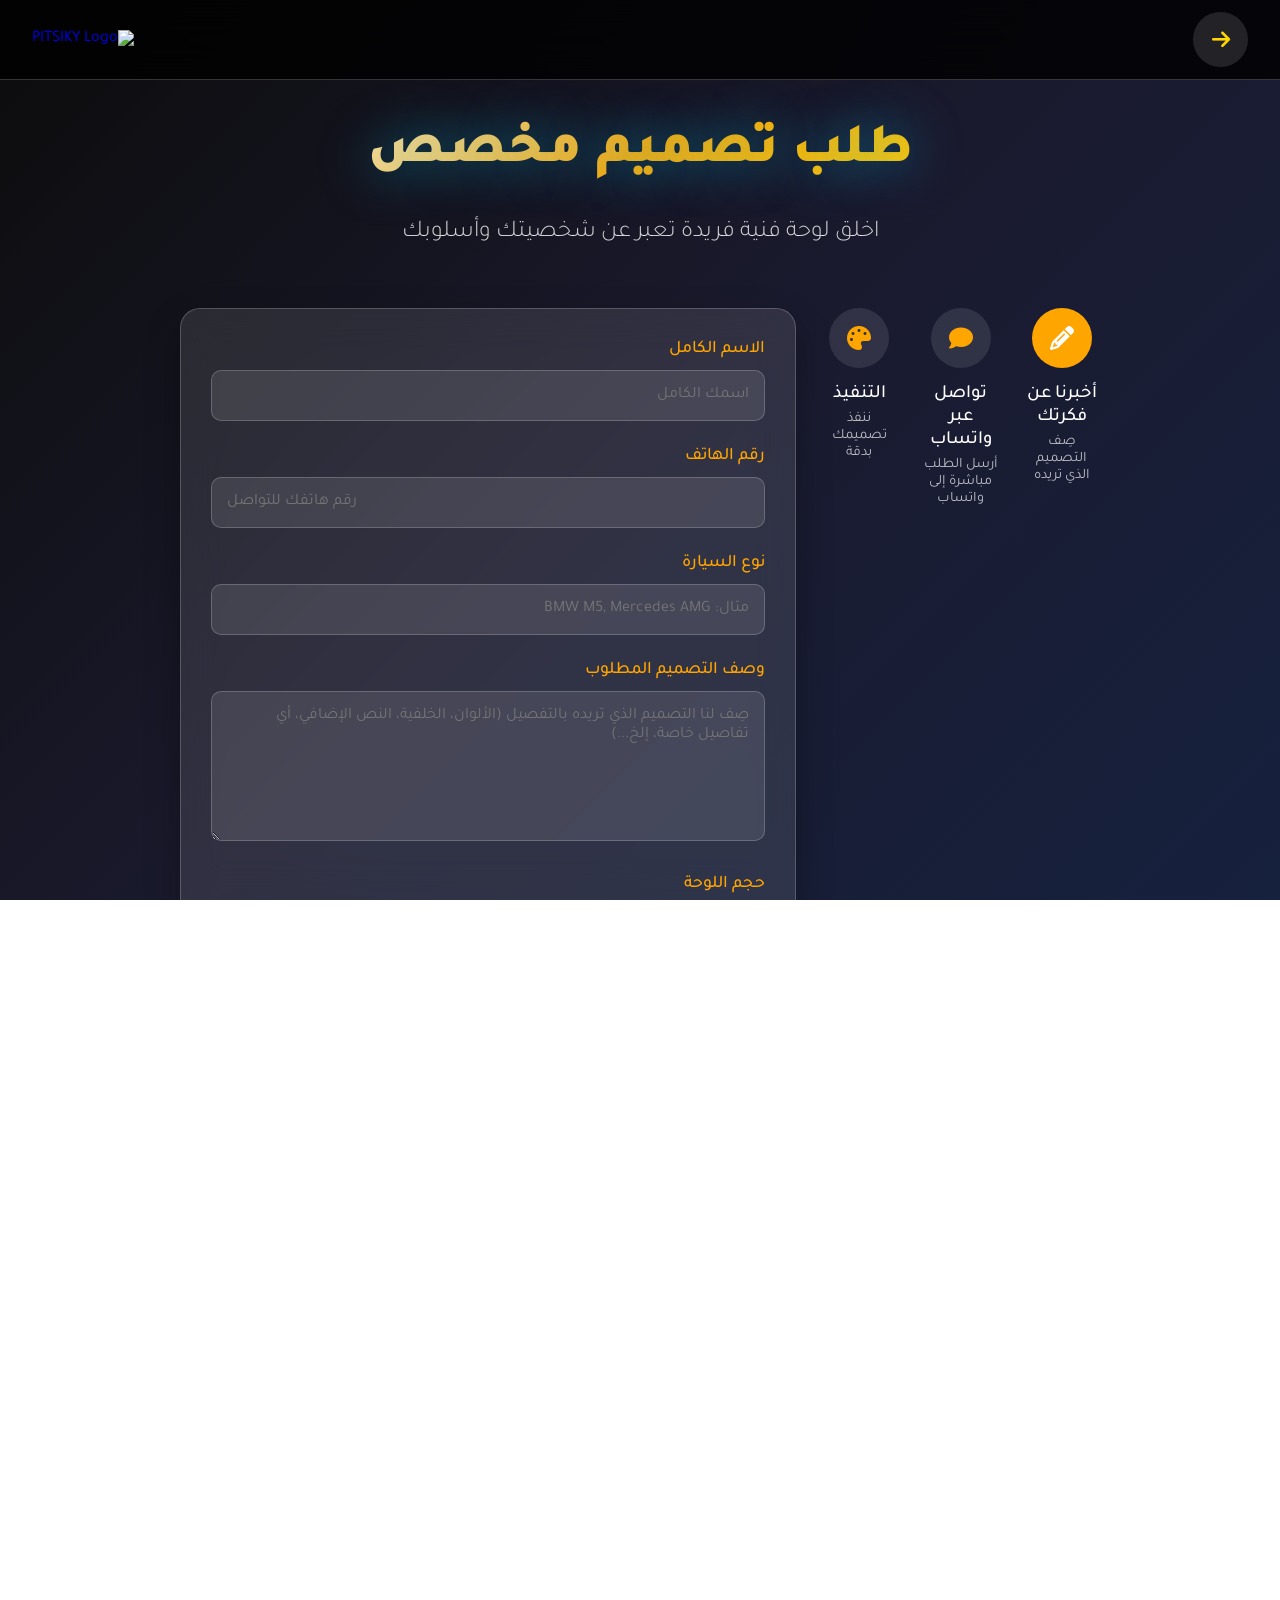
==== antr.html @ 8eac3cf0 "Add files via upload" ====
<!DOCTYPE html>
<html lang="ar" dir="rtl">
<head>
    <meta charset="UTF-8" />
    <meta name="viewport" content="width=device-width, initial-scale=1.0"/>
    <title>PITSIKY - طلب مخصص</title>
    <link rel="stylesheet" href="https://cdnjs.cloudflare.com/ajax/libs/font-awesome/6.4.0/css/all.min.css">
    <link href="https://fonts.googleapis.com/css2?family=Tajawal:wght@300;400;500;700;900&display=swap" rel="stylesheet">
    <style>
        :root {
            --primary-gradient: linear-gradient(135deg, #F8FE4F 0%, #FF5A00 100%);
            --secondary-gradient: linear-gradient(135deg, #F093FB 0%, #F5576C 100%);
            --accent-gradient: linear-gradient(135deg, #F8FE4F 0%, #00FE9C 100%);
            --gold-gradient: linear-gradient(135deg, #ffd89b 0%, #19547b 100%);
            --neon-blue: orange;
            --neon-purple: #b537f2;
            --neon-pink: #ff006e;
            --neon-green: #FF5A00;
            --glass-bg: rgba(255, 255, 255, 0.1);
            --glass-border: rgba(255, 255, 255, 0.2);
        }

        * {
            margin: 0;
            padding: 0;
            box-sizing: border-box;
            font-family: 'Tajawal', sans-serif;
        }

        html, body {
            height: 100%;
            overflow-x: hidden;
            background: linear-gradient(135deg, #0c0c0c 0%, #1a1a2e 50%, #16213e 100%);
            background-attachment: fixed;
            position: relative;
        }
        
        html {
            scroll-behavior: smooth;
        }

        body::before {
            content: '';
            position: fixed;
            top: 0;
            left: 0;
            width: 100%;
            height: 100%;
            background: url("images/161.png") center/cover;
            opacity: 0.3;
            z-index: -1;
        }

        .particles {
            position: fixed;
            top: 0;
            left: 0;
            width: 100%;
            height: 100%;
            pointer-events: none;
            z-index: 1;
        }

        /* Modern Header */
        .header {
            position: fixed;
            top: 0;
            left: 0;
            right: 0;
            height: 80px;
            background: rgba(0, 0, 0, 0.8);
            backdrop-filter: blur(20px);
            border-bottom: 1px solid var(--glass-border);
            z-index: 1000;
            display: flex;
            align-items: center;
            justify-content: space-between;
            padding: 0 2rem;
            transition: all 0.3s ease;
        }

        .header.scrolled {
            height: 60px;
            background: rgba(0, 0, 0, 0.95);
        }
        
        .logo {
            height: 50px;
            transition: height 0.3s ease;
        }
        
        .header.scrolled .logo {
            height: 40px;
        }

        .header-icon {
            width: 55px;
            height: 55px;
            border-radius: 50%;
            display: flex;
            align-items: center;
            justify-content: center;
            background: rgba(255, 255, 255, 0.12);
            color: gold;
            font-size: 1.3rem;
            cursor: pointer;
            transition: all 0.3s ease, transform 0.2s ease;
            text-decoration: none;
        }

        .header-icon:hover {
            transform: scale(1.1) rotate(10deg);
            box-shadow: 0 10px 25px rgba(240, 147, 251, 0.4);
        }

        .cart-count {
            position: absolute;
            top: -1px;
            right: -1px;
            background: var(--neon-pink);
            color: white;
            font-size: 0.7rem;
            z-index: 999;
            width: 20px;
            height: 20px;
            border-radius: 50%;
            display: flex;
            align-items: center;
            justify-content: center;
            font-weight: bold;
            animation: bounce 2s infinite;
            transform: translate(30%, -30%);
            border: 1px solid #0c0c0c;
        }

        @keyframes bounce {
            0%, 20%, 50%, 80%, 100% { transform: translateY(0); }
            40% { transform: translateY(-5px); }
            60% { transform: translateY(-3px); }
        }

        .cart-icon.shake { animation: shake 0.5s ease; }
        @keyframes shake {
            0%, 100% { transform: translateX(0); }
            20%, 60% { transform: translateX(-5px); }
            40%, 80% { transform: translateX(5px); }
        }

        .main-content {
            padding-top: 100px;
            min-height: 100vh;
        }

        .container {
            max-width: 1000px;
            margin: 0 auto;
            padding: 20px;
        }

        h1 {
            font-size: 3.5rem;
            font-weight: 900;
            margin-bottom: 2rem;
            text-align: center;
            background: linear-gradient(135deg, #fff 0%, orange 50%, gold 100%);
            -webkit-background-clip: text;
            -webkit-text-fill-color: transparent;
            text-shadow: 0 0 50px rgba(0, 212, 255, 0.5);
            animation: titleGlow 3s ease-in-out infinite alternate;
        }

        @keyframes titleGlow {
            0% { filter: brightness(1); }
            100% { filter: brightness(1.2); }
        }

        .subtitle {
            font-size: 1.5rem;
            color: rgba(255, 255, 255, 0.8);
            margin-bottom: 2rem;
            font-weight: 300;
            text-align: center;
        }

        /* أنماط القائمة الجانبية */
        .sidebar {
            position: fixed;
            top: 0;
            right: -300px;
            width: 280px;
            height: 100%;
            background: BLACK;
            backdrop-filter: blur(90px);
            z-index: 1500;
            transition: right 0.4s ease;
            box-shadow: -5px 0 15px rgba(0, 0, 0, 0.5);
            display: flex;
            flex-direction: column;
            overflow-y: auto;
        }

        .sidebar.show {
            right: 0;
        }

        .sidebar-header {
            padding: 20px;
            border-bottom: 1px solid rgba(255, 255, 255, 0.1);
            display: flex;
            justify-content: space-between;
            align-items: center;
        }

        .sidebar-header h3 {
            color: orange;
            font-size: 1.5rem;
        }

        .close-sidebar {
            background: none;
            border: none;
            color: red;
            font-size: 1.5rem;
            cursor: pointer;
        }

        .sidebar-nav {
            flex: 1;
            padding: 20px;
            display: flex;
            flex-direction: column;
            gap: 10px;
        }

        .sidebar-link {
            display: flex;
            align-items: center;
            padding: 15px 20px;
            color: white;
            text-decoration: none;
            font-size: 1.2rem;
            border-radius: 8px;
            transition: all 0.3s ease;
            background: rgba(255, 255, 255, 0.05);
            position: relative;
            overflow: hidden;
            z-index: 1;
        }

        .sidebar-link i {
            margin-left: 15px;
            width: 30px;
            font-size: 1.3rem;
            color: YELLOW;
        }

        .sidebar-link:hover {
            background: rgba(255, 255, 255, 0.15);
            transform: translateX(-10px);
            color: ORANGE;
        }

        .sidebar-footer {
            padding: 20px;
            border-top: 1px solid rgba(255, 255, 255, 0.1);
            text-align: center;
            color: rgba(255, 255, 255, 0.5);
            font-size: 0.9rem;
        }
        
        .overlay {
            position: fixed;
            top: 0;
            left: 0;
            width: 100%;
            height: 100%;
            background: rgba(0, 0, 0, 0.6);
            backdrop-filter: blur(5px);
            display: none;
            z-index: 1499;
        }
        
        .overlay.active {
            display: block;
        }

        /* أنماط النموذج المعدلة */
        .custom-order-form {
            background: var(--glass-bg);
            backdrop-filter: blur(20px);
            border: 1px solid var(--glass-border);
            border-radius: 20px;
            padding: 30px;
            margin-bottom: 50px;
            box-shadow: 0 15px 35px rgba(0, 0, 0, 0.3);
        }

        .form-group {
            margin-bottom: 25px;
        }

        .form-group label {
            display: block;
            margin-bottom: 10px;
            color: var(--neon-blue);
            font-weight: 500;
            font-size: 1.1rem;
        }

        .form-control {
            width: 100%;
            padding: 15px;
            background: rgba(255, 255, 255, 0.1);
            border: 1px solid var(--glass-border);
            border-radius: 10px;
            color: white;
            font-size: 1rem;
            transition: all 0.3s ease;
        }

        .form-control:focus {
            outline: none;
            border-color: var(--neon-blue);
            box-shadow: 0 0 10px rgba(0, 212, 255, 0.5);
        }

        textarea.form-control {
            min-height: 150px;
            resize: vertical;
        }

        .size-options {
            display: flex;
            flex-wrap: wrap;
            gap: 15px;
            margin-top: 10px;
        }

        .size-option {
            flex: 1;
            min-width: 120px;
        }

        .size-option input[type="radio"] {
            display: none;
        }

        .size-option label {
            display: block;
            padding: 15px;
            background: rgba(255, 255, 255, 0.05);
            border: 2px solid var(--glass-border);
            border-radius: 10px;
            text-align: center;
            cursor: pointer;
            transition: all 0.3s ease;
        }

        .size-option input[type="radio"]:checked + label {
            border-color: var(--neon-blue);
            background: rgba(0, 212, 255, 0.1);
            color: var(--neon-blue);
        }

        .submit-btn {
            display: block;
            width: 100%;
            padding: 15px;
            background: var(--primary-gradient);
            color: white;
            border: none;
            border-radius: 50px;
            font-size: 1.2rem;
            font-weight: 600;
            cursor: pointer;
            transition: all 0.3s ease;
            margin-top: 20px;
            position: relative;
            overflow: hidden;
        }

        .submit-btn:hover {
            transform: translateY(-3px);
            box-shadow: 0 15px 35px rgba(0, 0, 0, 0.3);
        }

        .submit-btn::before {
            content: '';
            position: absolute;
            top: 0;
            left: -100%;
            width: 100%;
            height: 100%;
            background: linear-gradient(90deg, transparent, rgba(255, 255, 255, 0.2), transparent);
            transition: left 0.5s ease;
            z-index: 1;
        }

        .submit-btn:hover::before {
            left: 100%;
        }

        .whatsapp-info {
            text-align: center;
            margin-top: 30px;
            padding: 20px;
            background: rgba(37, 211, 102, 0.1);
            border-radius: 10px;
            border: 1px solid rgba(37, 211, 102, 0.3);
        }

        .whatsapp-info h3 {
            color: #25D366;
            margin-bottom: 10px;
        }

        .whatsapp-info p {
            color: rgba(255, 255, 255, 0.8);
        }
.car-brands {
            display: flex;
            justify-content: center;
            gap: 25px;
            margin: 40px 0;
            flex-wrap: wrap;
            padding: 20px;
        }
        
        .brand-logo {
            width: 100px;
            height: 100px;
            background: var(--glass-bg);
            border-radius: 50%;
            display: flex;
            align-items: center;
            justify-content: center;
            backdrop-filter: blur(10px);
            border: 1px solid var(--glass-border);
            transition: all 0.4s ease;
            box-shadow: 0 5px 15px rgba(0, 0, 0, 0.2);
            position: relative;
            overflow: hidden;
            cursor: pointer;
        }

        .brand-logo:hover {
            transform: translateY(-8px) scale(1.1);
            box-shadow: 0 12px 25px rgba(248, 213, 104, 0.3);
            border-color: rgba(248, 213, 104, 0.4);
        }
        .process-steps {
            display: flex;
            justify-content: center;
            gap: 25px;
            margin: 40px 0;
            flex-wrap: wrap;
            padding: 20px;
        }

        .process-steps::before {
            content: '';
            position: absolute;
            top: 30px;
            left: 0;
            right: 0;
            height: 2px;
            background: var(--glass-border);
            z-index: 1;
        }

        .step {
            text-align: center;
            position: relative;
            z-index: 2;
            flex: 1;
        }

        .step-icon {
            width: 60px;
            height: 60px;
            background: var(--glass-bg);
            border-radius: 50%;
            display: flex;
            align-items: center;
            justify-content: center;
            margin: 0 auto 15px;
            font-size: 1.5rem;
            color: var(--neon-blue);
            position: relative;
        }

        .step.active .step-icon {
            background: var(--neon-blue);
            color: white;
        }

        .step-title {
            color: white;
            font-weight: 500;
            margin-bottom: 5px;
        }

        .step-desc {
            color: rgba(255, 255, 255, 0.7);
            font-size: 0.9rem;
        }

        /* أنماط الفوتر */
        footer {
            background: rgba(0, 0, 0, 0.8);
            backdrop-filter: blur(20px);
            border-top: 1px solid var(--glass-border);
            padding: 4rem 2rem 1rem;
            text-align: center;
        }

        .footer-content {
            display: flex;
            justify-content: space-between;
            flex-wrap: wrap;
            gap: 2.5rem;
            margin-bottom: 3rem;
            text-align: right;
        }
        
        .footer-section {
            flex: 1;
            min-width: 220px;
        }
        
        .footer-section h4 {
            text-align: center;
            color: rgba(239, 255, 211, 0.94);
            font-size: 1.3rem;
            margin-bottom: 1.2rem;
            position: relative;
            padding-bottom: 0.5rem;
        }
        
        .footer-section h4::after {
            content: '';
            text-align: center;
            position: absolute;
            bottom: 0;
            right: 0;
            width: 100px;
            height: 2px;
            background: #eee;
        }
        
        .footer-section p, .footer-section a {
            color: orange;
            line-height: 1.8;
            font-weight: bold;
            transition: color 0.3s;
        }
        
        .footer-section a:hover {
            color: white;
        }
        
        .footer-section ul {
            list-style: none;
            padding: 2px;
            color: orange;
        }
        
        .footer-section ul li {
            margin-bottom: 0.7rem;
        }
        
        .footer-section .logo {
            height: 60px;
            margin-bottom: 1rem;
        }

        .social-icons {
            color: rgba(255, 248, 172, 0.9);
            font-size: 1.6rem;
            text-align: center;
            justify-content: center;
            margin-left: 1rem;
            transition: color 0.3s, transform 0.3s, text-shadow 0.3s;
            text-shadow: 0 0 5px rgba(255, 255, 172, 0.8),
                0 0 10px rgba(255, 240, 123, 0.7),
                0 0 20px rgba(255, 246, 172, 0.6);
        }
        
        .social-icons:hover {
            color: #FFE83E;
            transform: scale(1.2);
            text-shadow: 0 0 10px rgba(255, 216, 25, 1),
                0 0 15px rgba(255, 213, 91, 0.9),
                0 0 40px rgba(248, 239, 139, 0.8);
        }
        .social-icons a {
            color: rgba(255, 238, 73, 1);
            font-size: 1.6rem;
            text-align: center;
            justify-content: center;
            margin-left: 1rem;
            transition: color 0.3s, transform 0.3s;
        }
        
        .social-icons a:hover {
            color: var(--neon-pink);
            transform: translateY(-3px);
        }

        .footer-bottom {
            border-top: 1px solid var(--glass-border);
            padding-top: 1rem;
            color: rgba(255, 255, 255, 0.5);
            font-size: 0.9rem;
        }

        @media (max-width: 768px) {
            .process-steps {
                flex-direction: column;
                gap: 30px;
            }
            
            .process-steps::before {
                display: none;
            }
            
            .size-options {
                flex-direction: column;
            }
            
            h1 {
                font-size: 2.2rem;
            }
            
            .subtitle {
                font-size: 1.2rem;
            }
            
            .footer-content {
                flex-direction: column;
                gap: 1.5rem;
            }
            
            .sidebar {
                width: 250px;
            }
        }
        a {
          text-decoration: none;
        }
    </style>
</head>
<body>
    <div class="particles" id="particles"></div>
    
    <header class="header" id="header">
      <a href="pdc.html" class="header-icon"><i class="fas fa-arrow-right"></i></a>
        <a href="index.html"><img src="./images/ptk.png" alt="PITSIKY Logo" class="logo"></a>
    </header>

    
    <div id="overlay" class="overlay"></div>

    <main class="main-content">
        <div class="container">
            <h1>طلب تصميم مخصص</h1>
            <p class="subtitle">اخلق لوحة فنية فريدة تعبر عن شخصيتك وأسلوبك</p>
            <div class="car-brands">
             <div class="step active">
   <div class="step-icon">
     <i class="fas fa-pencil-alt"></i>
   </div>
   <h3 class="step-title">أخبرنا عن فكرتك</h3>
   <p class="step-desc">صِف التصميم الذي تريده</p>
 </div>
 <div class="step">
  <div class="step-icon">
    <i class="fas fa-comment"></i>
  </div>
  <h3 class="step-title">تواصل عبر واتساب</h3>
  <p class="step-desc">أرسل الطلب مباشرة إلى واتساب</p>
</div>
        
                <div class="step">
                    <div class="step-icon">
                        <i class="fas fa-palette"></i>
                    </div>
                    <h3 class="step-title">التنفيذ</h3>
                    <p class="step-desc">ننفذ تصميمك بدقة</p>
                </div>
            <div class="custom-order-form">
                <form id="customOrderForm">
                    <div class="form-group">
                        <label for="name">الاسم الكامل</label>
                        <input type="text" id="name" class="form-control" placeholder="اسمك الكامل" required>
                    </div>
                    
                    <div class="form-group">
                        <label for="phone">رقم الهاتف</label>
                        <input type="tel" id="phone" class="form-control" placeholder="رقم هاتفك للتواصل" required>
                    </div>
                    
                    <div class="form-group">
                        <label for="carType">نوع السيارة</label>
                        <input type="text" id="carType" class="form-control" placeholder="مثال: BMW M5, Mercedes AMG" required>
                    </div>
                    
                    <div class="form-group">
                        <label for="description">وصف التصميم المطلوب</label>
                        <textarea id="description" class="form-control" placeholder="صِف لنا التصميم الذي تريده بالتفصيل (الألوان، الخلفية، النص الإضافي، أي تفاصيل خاصة، إلخ...)" required></textarea>
                    </div>
                    
                    <div class="form-group">
                        <label>حجم اللوحة</label>
                        <div class="size-options">
                            <div class="size-option">
                                <input type="radio" id="size-small" name="size" value="صغير (50x30 سم) - 250 درهم">
                                <label for="size-small">صغير (50x30 سم)<br>250 درهم</label>
                            </div>
                            <div class="size-option">
                                <input type="radio" id="size-medium" name="size" value="متوسط (120x70 سم) - 750 درهم" checked>
                                <label for="size-medium">متوسط (120x70 سم)<br>750 درهم</label>
                            </div>
                            <div class="size-option">
                                <input type="radio" id="size-large" name="size" value="كبير (160x90 سم) - 1450 درهم">
                                <label for="size-large">كبير (160x90 سم)<br>1450 درهم</label>
                            </div>
                        </div>
                    </div>
                    
                    <button type="submit" class="submit-btn">
                        <i class="fab fa-whatsapp"></i> إرسال الطلب  
                    </button>
                </form>
                
                <div class="whatsapp-info">
                    <h3><i class="fab fa-whatsapp"></i>       في واتساب</h3>
                    <p>سنقوم بالرد عليك في أقرب وقت ممكن لمناقشة التفاصيل الإضافية</p>
                </div>
            </div>
        </div>
    </main>
    
    <footer>
        <div class="footer-content">
            <div class="footer-section">
                <img src="./images/ptk.png" alt="PITSIKY Logo" class="logo">
                <p style="font-size: 1rem; color: white;">وجهتك الجديدة، والصحيحة لترقية جدارك إلى مستوى جديد يناسب ذوقك.</p>
            </div>
            <div class="footer-section">
                <h4>روابط سريعة</h4>
                <ul>
                    <li><a href="index.html">الرئيسية</a></li>
                    <li><a href="pdc.html">المنتجات</a></li>
                    <li><a href="#">سياسة الخصوصية</a></li>
                </ul>
            </div>
            <div class="footer-section">
                <h4>تواصل معنا</h4>
                <ul>
                    <li><i class="fas fa-map-marker-alt"></i> في كل مكان، المغرب</li>
                    <li><i class="fas fa-phone"></i>212-700-720-490+</li>
                    <li><i class="fas fa-envelope"></i> contact@pitsiky.com</li>
                </ul>
            </div>
        </div>
        <div class="social-icons">
  <a href="https://www.instagram.com/pitsiky" target="_blank"><i class="fab fa-instagram"></i></a>
  <a href="https://www.tiktok.com/@pitsiky?_r=1&_t=ZM-91cIkxxetJ6" target="_blank"><i class="fab fa-tiktok"></i></a>
  <a href="#" target="_blank"><i class="fab fa-facebook-f"></i></a>
</div>
        <div class="footer-bottom">
            <p>PITSIKY 2025 - جميع الحقوق محفوظة ©</p>
        </div>
    </footer>
    
    <script>
        // تحميل السلة من localStorage
        function loadCartFromStorage() {
            const savedCart = localStorage.getItem('artGalleryCart');
            if (savedCart) {
                const cart = JSON.parse(savedCart);
                const count = cart.reduce((sum, item) => sum + item.quantity, 0);
                document.querySelector('.cart-count').textContent = count;
            }
        }
        
        // إرسال النموذج عبر واتساب
        const orderForm = document.getElementById('customOrderForm');
        
        orderForm.addEventListener('submit', function(e) {
            e.preventDefault();
            
            // جمع بيانات النموذج
            const name = document.getElementById('name').value;
            const phone = document.getElementById('phone').value;
            const carType = document.getElementById('carType').value;
            const description = document.getElementById('description').value;
            const size = document.querySelector('input[name="size"]:checked').value;
            
            // تكوين رسالة واتساب
            const whatsappMessage = `مرحباً، أريد طلب تصميم مخصص:%0A%0A
الاسم: ${name}%0A
رقم الهاتف: ${phone}%0A
نوع السيارة: ${carType}%0A
حجم اللوحة: ${size}%0A
وصف التصميم: ${description}%0A%0A
أرغب في مناقشة التفاصيل الإضافية.`;
            
            // إنشاء رابط واتساب
            const whatsappURL = `https://wa.me/212700720490?text=${whatsappMessage}`;
            
            // فتح واتساب في نافذة جديدة
            window.open(whatsappURL, '_blank');
        });
        
        // إنشاء جسيمات متحركة للخلفية
        function createParticles() {
            const particlesContainer = document.getElementById('particles');
            const particleCount = 50;

            for (let i = 0; i < particleCount; i++) {
                const particle = document.createElement('div');
                particle.className = 'particle';
                particle.style.left = Math.random() * 100 + '%';
                particle.style.animationDelay = Math.random() * 6 + 's';
                particle.style.animationDuration = (Math.random() * 3 + 3) + 's';
                
                const colors = ['var(--neon-blue)', 'var(--neon-purple)', 'var(--neon-pink)', 'var(--neon-green)'];
                const color = colors[Math.floor(Math.random() * colors.length)];
                particle.style.background = color;
                particle.style.boxShadow = `0 0 10px ${color}`;
                
                particlesContainer.appendChild(particle);
            }
        }
        
        // إضافة تأثير التمرير للهيدر
        window.addEventListener('scroll', function() {
            const header = document.getElementById('header');
            if (window.scrollY > 50) {
                header.classList.add('scrolled');
            } else {
                header.classList.remove('scrolled');
            }
        });
        
        // إدارة القائمة الجانبية
        function openSidebar() {
            const sidebar = document.getElementById('sidebar');
            const overlay = document.getElementById('overlay');
            
            sidebar.classList.add('show');
            overlay.classList.add('active');
            document.body.style.overflow = 'hidden';
        }
        
        function closeSidebar() {
            const sidebar = document.getElementById('sidebar');
            const overlay = document.getElementById('overlay');
            
            sidebar.classList.remove('show');
            overlay.classList.remove('active');
            document.body.style.overflow = 'auto';
        }
        
        // تهيئة الصفحة
        document.addEventListener('DOMContentLoaded', function() {
            createParticles();
            loadCartFromStorage();
            
            // إعداد أحداث القائمة الجانبية
            const sidebar = document.getElementById('sidebar');
            const openBtn = document.getElementById('sidebar-open');
            const closeBtn = document.getElementById('sidebar-close');
            const overlay = document.getElementById('overlay');
            
            if (sidebar && openBtn && closeBtn && overlay) {
                openBtn.addEventListener('click', openSidebar);
                closeBtn.addEventListener('click', closeSidebar);
                overlay.addEventListener('click', closeSidebar);
                
                document.addEventListener('keydown', (e) => {
                    if (e.key === 'Escape' && sidebar.classList.contains('show')) {
                        closeSidebar();
                    }
                });
            }
        });
    </script>
</body>
</html>
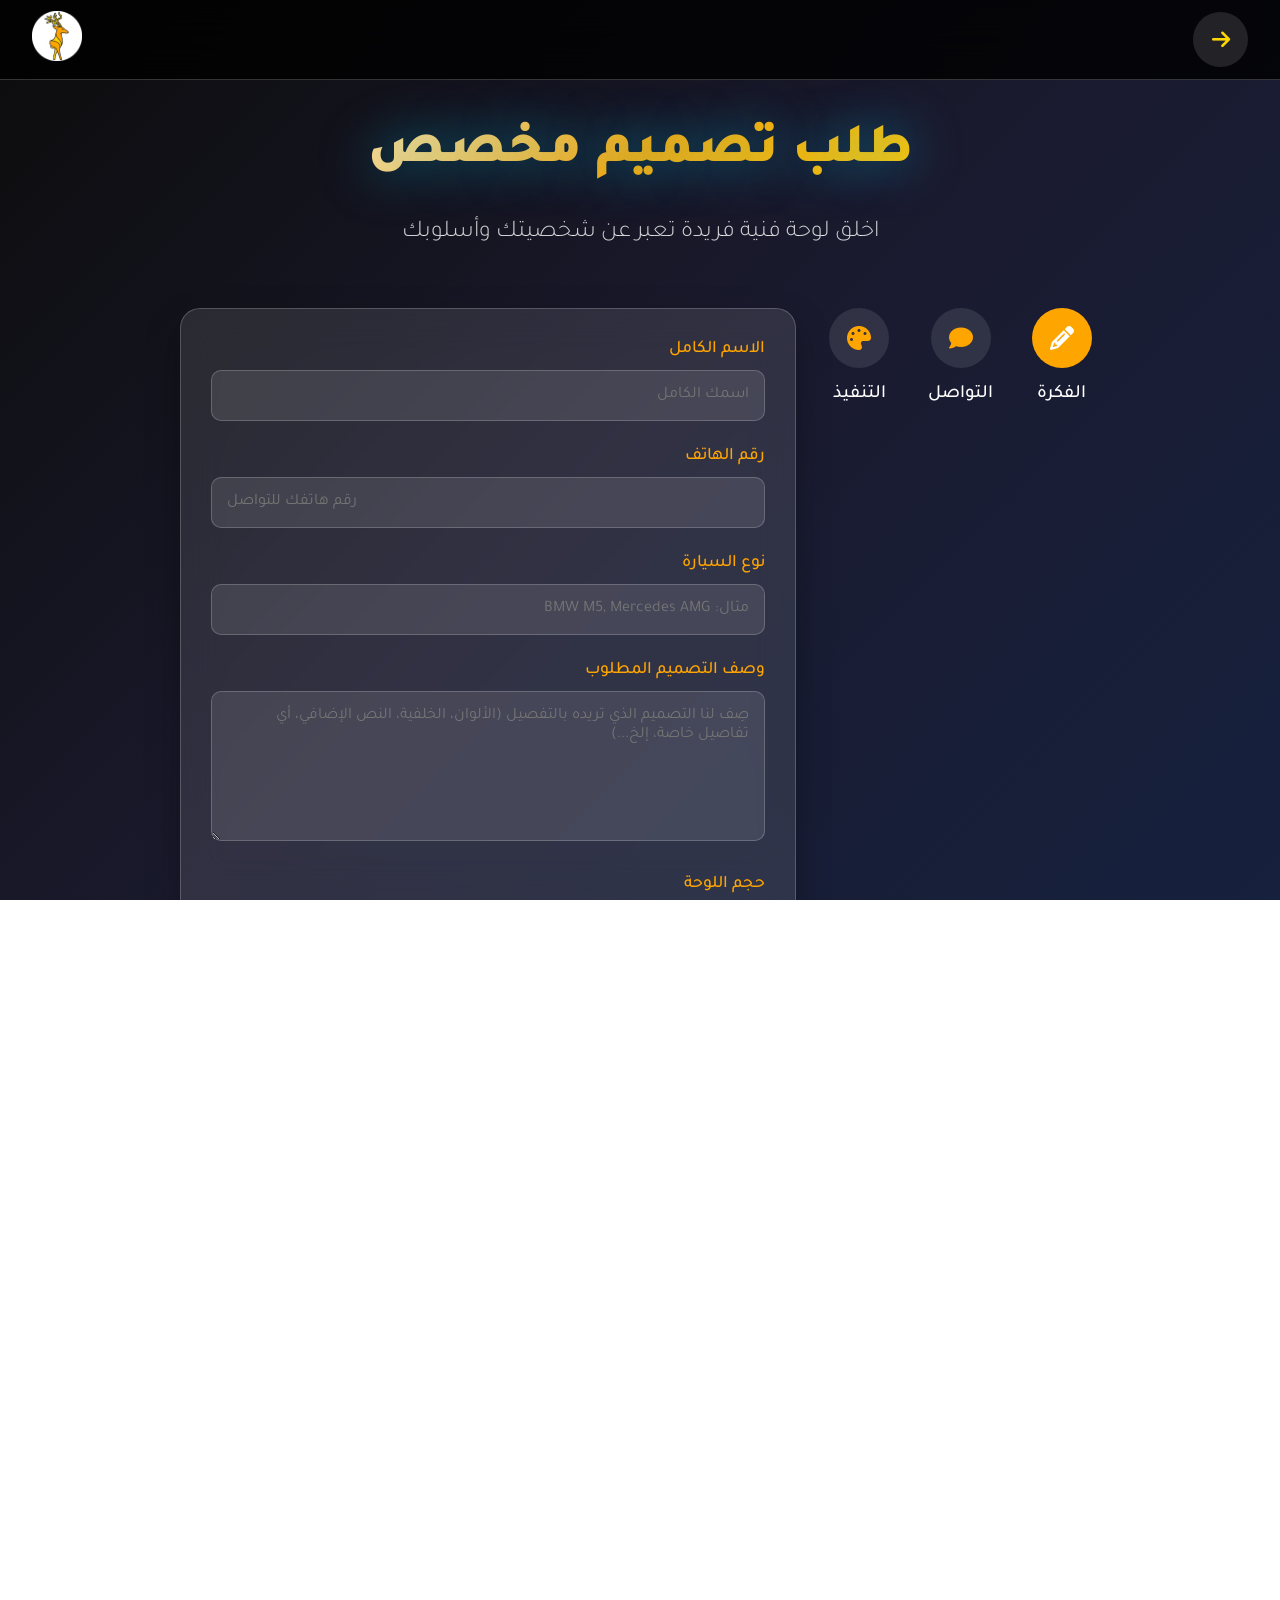
==== commit ad4ea9db: "Update Arabic text and email contact in antr.html" ====
--- a/antr.html
+++ b/antr.html
@@ -670,15 +670,15 @@
    <div class="step-icon">
      <i class="fas fa-pencil-alt"></i>
    </div>
-   <h3 class="step-title">أخبرنا عن فكرتك</h3>
-   <p class="step-desc">صِف التصميم الذي تريده</p>
+   <h3 class="step-title"> الفكرة </h3><!--
+   <p class="step-desc">صِف التصميم الذي تريده</p>-->
  </div>
  <div class="step">
   <div class="step-icon">
     <i class="fas fa-comment"></i>
   </div>
-  <h3 class="step-title">تواصل عبر واتساب</h3>
-  <p class="step-desc">أرسل الطلب مباشرة إلى واتساب</p>
+  <h3 class="step-title"> التواصل </h3>
+ <!-- <p class="step-desc">أرسل الطلب مباشرة إلى واتساب</p>-->
 </div>
         
                 <div class="step">
@@ -686,7 +686,7 @@
                         <i class="fas fa-palette"></i>
                     </div>
                     <h3 class="step-title">التنفيذ</h3>
-                    <p class="step-desc">ننفذ تصميمك بدقة</p>
+                   <!-- <p class="step-desc">ننفذ تصميمك بدقة</p>-->
                 </div>
             <div class="custom-order-form">
                 <form id="customOrderForm">
@@ -734,8 +734,8 @@
                 </form>
                 
                 <div class="whatsapp-info">
-                    <h3><i class="fab fa-whatsapp"></i>       في واتساب</h3>
-                    <p>سنقوم بالرد عليك في أقرب وقت ممكن لمناقشة التفاصيل الإضافية</p>
+                    <h3>     باقي خطوة وحدة  </h3>
+                    <p>غادي توصلك فأقرب وقت ممكن </p>
                 </div>
             </div>
         </div>
@@ -760,7 +760,7 @@
                 <ul>
                     <li><i class="fas fa-map-marker-alt"></i> في كل مكان، المغرب</li>
                     <li><i class="fas fa-phone"></i>212-700-720-490+</li>
-                    <li><i class="fas fa-envelope"></i> contact@pitsiky.com</li>
+                    <li><i class="fas fa-envelope"></i>contactpitsiky@gmail.com</li>
                 </ul>
             </div>
         </div>
@@ -889,4 +889,4 @@
         });
     </script>
 </body>
-</html>+</html>
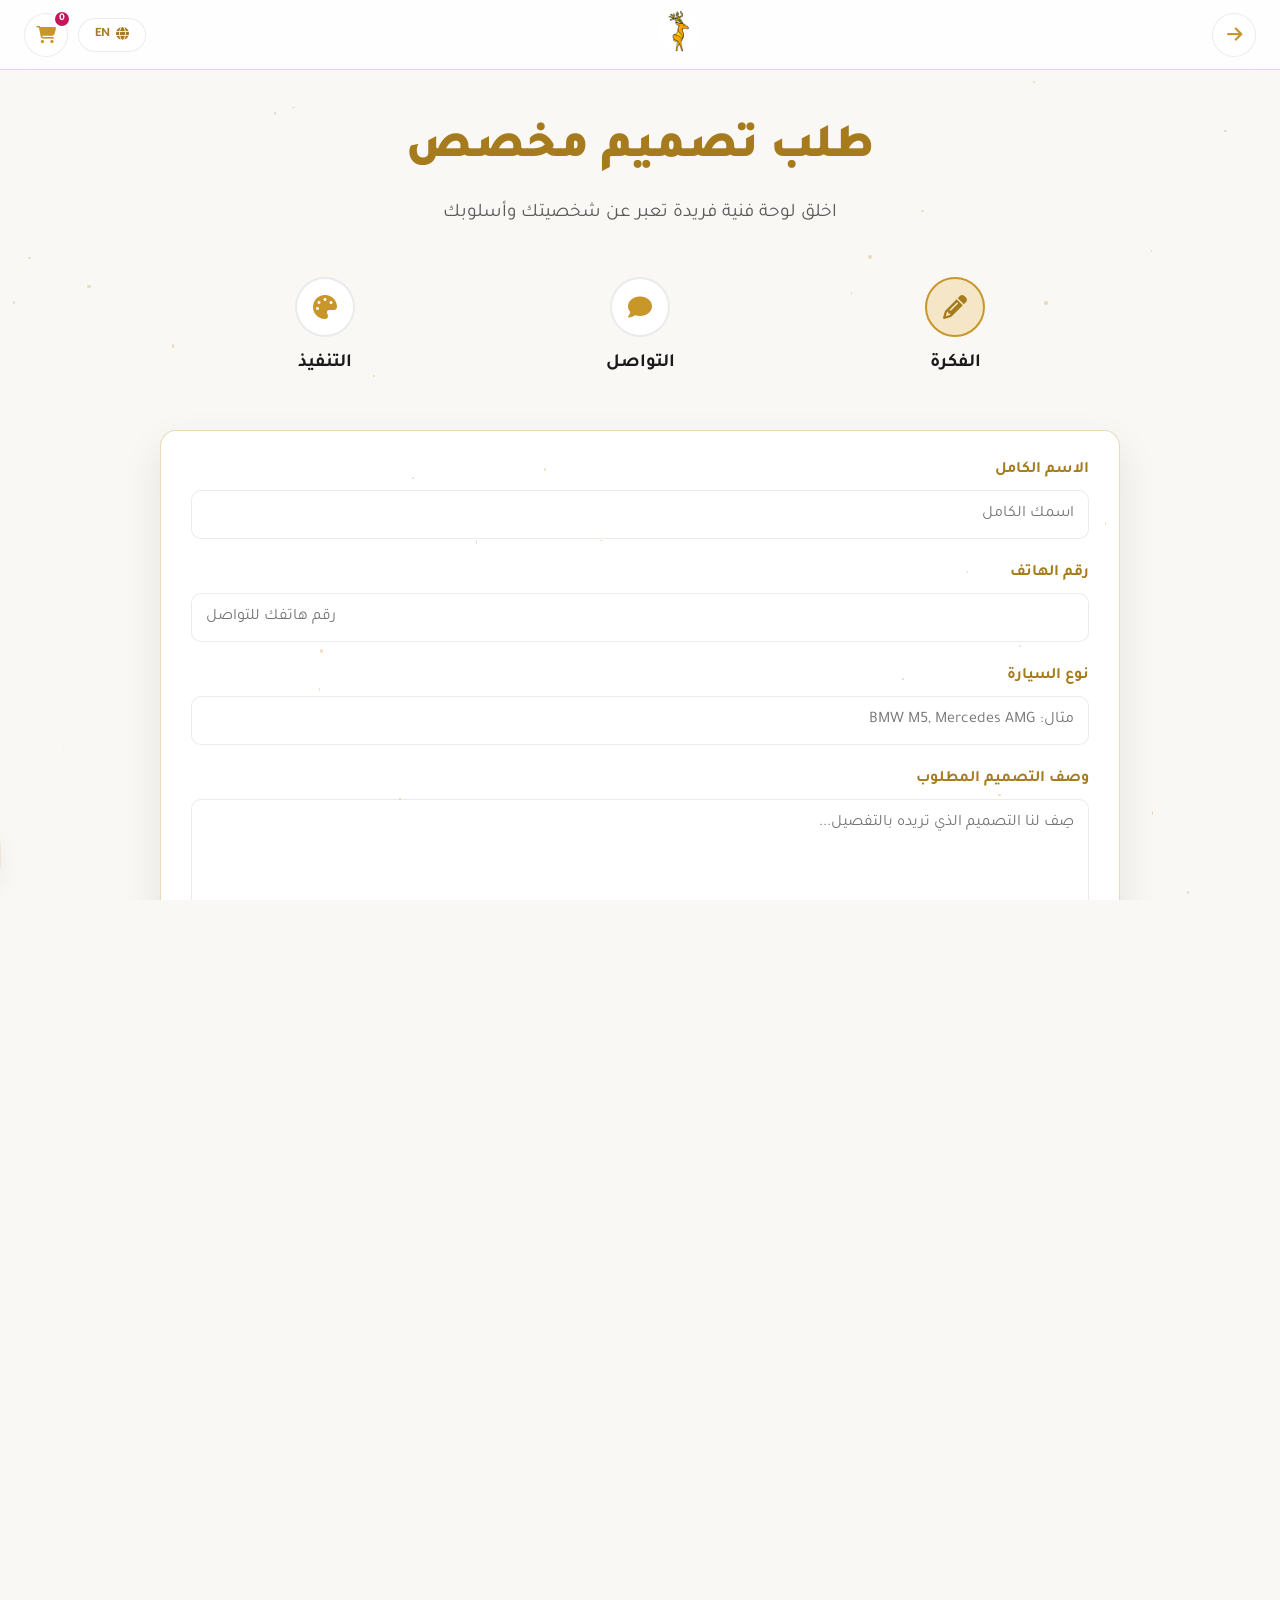
==== commit bc3f2fdd: "Update fmt.Println output to 'Goodbye World'" ====
--- a/antr.html
+++ b/antr.html
@@ -8,645 +8,195 @@
     <link href="https://fonts.googleapis.com/css2?family=Tajawal:wght@300;400;500;700;900&display=swap" rel="stylesheet">
     <style>
         :root {
-            --primary-gradient: linear-gradient(135deg, #F8FE4F 0%, #FF5A00 100%);
-            --secondary-gradient: linear-gradient(135deg, #F093FB 0%, #F5576C 100%);
-            --accent-gradient: linear-gradient(135deg, #F8FE4F 0%, #00FE9C 100%);
-            --gold-gradient: linear-gradient(135deg, #ffd89b 0%, #19547b 100%);
-            --neon-blue: orange;
-            --neon-purple: #b537f2;
-            --neon-pink: #ff006e;
-            --neon-green: #FF5A00;
-            --glass-bg: rgba(255, 255, 255, 0.1);
-            --glass-border: rgba(255, 255, 255, 0.2);
-        }
-
-        * {
-            margin: 0;
-            padding: 0;
-            box-sizing: border-box;
-            font-family: 'Tajawal', sans-serif;
-        }
+            --gold: #C9962A;
+            --gold-deep: #A67B1E;
+            --gold-light: #F5E6C8;
+            --bg-primary: #FAF8F5;
+            --bg-card: #FFFFFF;
+            --bg-card-hover: #FDF9F2;
+            --border-light: rgba(0,0,0,0.08);
+            --border-gold: rgba(201,150,42,0.35);
+            --text-primary: #1A1A1A;
+            --text-muted: #5A5A5A;
+            --shadow-sm: 0 2px 8px rgba(0,0,0,0.04);
+            --shadow-md: 0 8px 24px rgba(0,0,0,0.06);
+            --shadow-lg: 0 16px 40px rgba(0,0,0,0.09);
+            --shadow-gold: 0 8px 20px rgba(201,150,42,0.15);
+            --gradient-gold: linear-gradient(135deg, #C9962A 0%, #E6B84C 100%);
+            --accent-pink: #C0185A;
+            --radius-md: 16px;
+            --radius-sm: 12px;
+            --transition: 0.3s cubic-bezier(0.4, 0, 0.2, 1);
+            --neon-yellow: #C9962A;
+            --neon-blue: #C9962A;
+            --neon-purple: #6B2FA0;
+            --neon-pink: #C0185A;
+            --neon-green: #E65A00;
+            --glass-bg: rgba(255,255,255,0.1);
+            --glass-border: rgba(0,0,0,0.1);
+            --primary-gradient: var(--gradient-gold);
+            --secondary-gradient: linear-gradient(135deg, #6B2FA0 0%, #C0185A 100%);
+            --accent-gradient: linear-gradient(135deg, #C9962A 0%, #2E7D32 100%);
+        }
+
+        * { margin: 0; padding: 0; box-sizing: border-box; font-family: 'Tajawal', sans-serif; }
 
         html, body {
-            height: 100%;
-            overflow-x: hidden;
-            background: linear-gradient(135deg, #0c0c0c 0%, #1a1a2e 50%, #16213e 100%);
-            background-attachment: fixed;
+            height: 100%; overflow-x: hidden;
+            background: var(--bg-primary);
+            color: var(--text-primary);
             position: relative;
         }
-        
-        html {
-            scroll-behavior: smooth;
-        }
+        html { scroll-behavior: smooth; }
 
         body::before {
             content: '';
-            position: fixed;
-            top: 0;
-            left: 0;
-            width: 100%;
-            height: 100%;
+            position: fixed; top: 0; left: 0; width: 100%; height: 100%;
             background: url("images/161.png") center/cover;
-            opacity: 0.3;
-            z-index: -1;
-        }
-
-        .particles {
-            position: fixed;
-            top: 0;
-            left: 0;
-            width: 100%;
-            height: 100%;
-            pointer-events: none;
-            z-index: 1;
-        }
-
-        /* Modern Header */
+            opacity: 0.05; z-index: -1;
+        }
+
+        .particles { position: fixed; top: 0; left: 0; width: 100%; height: 100%; pointer-events: none; z-index: 1; }
+
         .header {
-            position: fixed;
-            top: 0;
-            left: 0;
-            right: 0;
-            height: 80px;
-            background: rgba(0, 0, 0, 0.8);
-            backdrop-filter: blur(20px);
-            border-bottom: 1px solid var(--glass-border);
-            z-index: 1000;
-            display: flex;
-            align-items: center;
-            justify-content: space-between;
-            padding: 0 2rem;
-            transition: all 0.3s ease;
-        }
-
-        .header.scrolled {
-            height: 60px;
-            background: rgba(0, 0, 0, 0.95);
-        }
-        
-        .logo {
-            height: 50px;
-            transition: height 0.3s ease;
-        }
-        
-        .header.scrolled .logo {
-            height: 40px;
-        }
+            position: fixed; top: 0; left: 0; right: 0; height: 70px;
+            background: rgba(255,255,255,0.85); backdrop-filter: blur(12px);
+            border-bottom: 1px solid var(--border-gold); z-index: 1000;
+            display: flex; align-items: center; justify-content: space-between;
+            padding: 0 1.5rem; transition: all 0.3s;
+        }
+        .header.scrolled { height: 60px; background: rgba(255,255,255,0.95); box-shadow: 0 2px 12px rgba(0,0,0,0.04); }
+
+        .logo { height: 42px; transition: height 0.3s; }
+        .header.scrolled .logo { height: 36px; }
 
         .header-icon {
-            width: 55px;
-            height: 55px;
-            border-radius: 50%;
-            display: flex;
-            align-items: center;
-            justify-content: center;
-            background: rgba(255, 255, 255, 0.12);
-            color: gold;
-            font-size: 1.3rem;
-            cursor: pointer;
-            transition: all 0.3s ease, transform 0.2s ease;
-            text-decoration: none;
-        }
-
-        .header-icon:hover {
-            transform: scale(1.1) rotate(10deg);
-            box-shadow: 0 10px 25px rgba(240, 147, 251, 0.4);
-        }
+            width: 44px; height: 44px; border-radius: 50%;
+            display: flex; align-items: center; justify-content: center;
+            background: var(--bg-card); border: 1px solid var(--border-light);
+            color: var(--gold); font-size: 1.1rem; cursor: pointer;
+            transition: all var(--transition); text-decoration: none; position: relative;
+        }
+        .header-icon:hover { background: var(--gold-light); border-color: var(--border-gold); box-shadow: var(--shadow-gold); }
 
         .cart-count {
-            position: absolute;
-            top: -1px;
-            right: -1px;
-            background: var(--neon-pink);
-            color: white;
-            font-size: 0.7rem;
-            z-index: 999;
-            width: 20px;
-            height: 20px;
-            border-radius: 50%;
-            display: flex;
-            align-items: center;
-            justify-content: center;
-            font-weight: bold;
-            animation: bounce 2s infinite;
-            transform: translate(30%, -30%);
-            border: 1px solid #0c0c0c;
-        }
-
-        @keyframes bounce {
-            0%, 20%, 50%, 80%, 100% { transform: translateY(0); }
-            40% { transform: translateY(-5px); }
-            60% { transform: translateY(-3px); }
-        }
-
-        .cart-icon.shake { animation: shake 0.5s ease; }
-        @keyframes shake {
-            0%, 100% { transform: translateX(0); }
-            20%, 60% { transform: translateX(-5px); }
-            40%, 80% { transform: translateX(5px); }
-        }
-
-        .main-content {
-            padding-top: 100px;
-            min-height: 100vh;
-        }
-
-        .container {
-            max-width: 1000px;
-            margin: 0 auto;
-            padding: 20px;
-        }
+            position: absolute; top: -4px; right: -4px; background: var(--accent-pink); color: #fff;
+            font-size: 0.65rem; font-weight: 700; width: 18px; height: 18px; border-radius: 50%;
+            display: flex; align-items: center; justify-content: center; border: 2px solid #fff;
+        }
+
+        .lang-switch {
+            background: var(--bg-card); border: 1px solid var(--border-light);
+            color: var(--gold-deep); border-radius: 50px; padding: 8px 16px;
+            font-weight: 600; font-size: 0.8rem; display: flex; align-items: center;
+            gap: 6px; cursor: pointer; transition: all var(--transition);
+        }
+        .lang-switch:hover { background: var(--gold-light); border-color: var(--border-gold); }
+
+        .main-content { padding-top: 100px; min-height: 100vh; }
+        .container { max-width: 1000px; margin: 0 auto; padding: 20px; }
 
         h1 {
-            font-size: 3.5rem;
-            font-weight: 900;
-            margin-bottom: 2rem;
-            text-align: center;
-            background: linear-gradient(135deg, #fff 0%, orange 50%, gold 100%);
-            -webkit-background-clip: text;
-            -webkit-text-fill-color: transparent;
-            text-shadow: 0 0 50px rgba(0, 212, 255, 0.5);
-            animation: titleGlow 3s ease-in-out infinite alternate;
-        }
-
-        @keyframes titleGlow {
-            0% { filter: brightness(1); }
-            100% { filter: brightness(1.2); }
-        }
-
-        .subtitle {
-            font-size: 1.5rem;
-            color: rgba(255, 255, 255, 0.8);
-            margin-bottom: 2rem;
-            font-weight: 300;
-            text-align: center;
-        }
-
-        /* أنماط القائمة الجانبية */
-        .sidebar {
-            position: fixed;
-            top: 0;
-            right: -300px;
-            width: 280px;
-            height: 100%;
-            background: BLACK;
-            backdrop-filter: blur(90px);
-            z-index: 1500;
-            transition: right 0.4s ease;
-            box-shadow: -5px 0 15px rgba(0, 0, 0, 0.5);
-            display: flex;
-            flex-direction: column;
-            overflow-y: auto;
-        }
-
-        .sidebar.show {
-            right: 0;
-        }
-
-        .sidebar-header {
-            padding: 20px;
-            border-bottom: 1px solid rgba(255, 255, 255, 0.1);
-            display: flex;
-            justify-content: space-between;
-            align-items: center;
-        }
-
-        .sidebar-header h3 {
-            color: orange;
-            font-size: 1.5rem;
-        }
-
-        .close-sidebar {
-            background: none;
-            border: none;
-            color: red;
-            font-size: 1.5rem;
-            cursor: pointer;
-        }
-
-        .sidebar-nav {
-            flex: 1;
-            padding: 20px;
-            display: flex;
-            flex-direction: column;
-            gap: 10px;
-        }
-
-        .sidebar-link {
-            display: flex;
-            align-items: center;
-            padding: 15px 20px;
-            color: white;
-            text-decoration: none;
-            font-size: 1.2rem;
-            border-radius: 8px;
-            transition: all 0.3s ease;
-            background: rgba(255, 255, 255, 0.05);
-            position: relative;
-            overflow: hidden;
-            z-index: 1;
-        }
-
-        .sidebar-link i {
-            margin-left: 15px;
-            width: 30px;
-            font-size: 1.3rem;
-            color: YELLOW;
-        }
-
-        .sidebar-link:hover {
-            background: rgba(255, 255, 255, 0.15);
-            transform: translateX(-10px);
-            color: ORANGE;
-        }
-
-        .sidebar-footer {
-            padding: 20px;
-            border-top: 1px solid rgba(255, 255, 255, 0.1);
-            text-align: center;
-            color: rgba(255, 255, 255, 0.5);
-            font-size: 0.9rem;
-        }
-        
-        .overlay {
-            position: fixed;
-            top: 0;
-            left: 0;
-            width: 100%;
-            height: 100%;
-            background: rgba(0, 0, 0, 0.6);
-            backdrop-filter: blur(5px);
-            display: none;
-            z-index: 1499;
-        }
-        
-        .overlay.active {
-            display: block;
-        }
-
-        /* أنماط النموذج المعدلة */
+            font-size: clamp(2.2rem, 5vw, 3rem); font-weight: 900;
+            margin-bottom: 1.5rem; text-align: center; color: var(--gold-deep);
+        }
+        .subtitle { font-size: 1.2rem; color: var(--text-muted); margin-bottom: 2rem; text-align: center; }
+
+        .process-steps {
+            display: flex; justify-content: center; gap: 25px; margin: 30px 0;
+            flex-wrap: wrap; padding: 20px;
+        }
+        .step { text-align: center; flex: 1; min-width: 120px; }
+        .step-icon {
+            width: 60px; height: 60px; background: #fff; border: 2px solid var(--border-light);
+            border-radius: 50%; display: flex; align-items: center; justify-content: center;
+            margin: 0 auto 15px; font-size: 1.5rem; color: var(--gold);
+        }
+        .step.active .step-icon { border-color: var(--gold); background: var(--gold-light); color: var(--gold-deep); }
+        .step-title { color: var(--text-primary); font-weight: 700; margin-bottom: 5px; }
+
         .custom-order-form {
-            background: var(--glass-bg);
-            backdrop-filter: blur(20px);
-            border: 1px solid var(--glass-border);
-            border-radius: 20px;
-            padding: 30px;
-            margin-bottom: 50px;
-            box-shadow: 0 15px 35px rgba(0, 0, 0, 0.3);
-        }
-
-        .form-group {
-            margin-bottom: 25px;
-        }
-
-        .form-group label {
-            display: block;
-            margin-bottom: 10px;
-            color: var(--neon-blue);
-            font-weight: 500;
-            font-size: 1.1rem;
-        }
-
+            background: var(--bg-card); border: 1px solid var(--border-gold);
+            border-radius: var(--radius-md); padding: 30px; margin-bottom: 50px;
+            box-shadow: var(--shadow-lg);
+        }
+        .form-group { margin-bottom: 25px; }
+        .form-group label { display: block; margin-bottom: 10px; color: var(--gold-deep); font-weight: 600; font-size: 1rem; }
         .form-control {
-            width: 100%;
-            padding: 15px;
-            background: rgba(255, 255, 255, 0.1);
-            border: 1px solid var(--glass-border);
-            border-radius: 10px;
-            color: white;
-            font-size: 1rem;
-            transition: all 0.3s ease;
-        }
-
-        .form-control:focus {
-            outline: none;
-            border-color: var(--neon-blue);
-            box-shadow: 0 0 10px rgba(0, 212, 255, 0.5);
-        }
-
-        textarea.form-control {
-            min-height: 150px;
-            resize: vertical;
-        }
-
-        .size-options {
-            display: flex;
-            flex-wrap: wrap;
-            gap: 15px;
-            margin-top: 10px;
-        }
-
-        .size-option {
-            flex: 1;
-            min-width: 120px;
-        }
-
-        .size-option input[type="radio"] {
-            display: none;
-        }
-
+            width: 100%; padding: 14px; background: #fff; border: 1px solid var(--border-light);
+            border-radius: 10px; color: var(--text-primary); font-size: 1rem; transition: all 0.3s;
+        }
+        .form-control:focus { outline: none; border-color: var(--gold); box-shadow: 0 0 0 3px rgba(201,150,42,0.1); }
+        textarea.form-control { min-height: 150px; resize: vertical; }
+
+        .size-options { display: flex; flex-wrap: wrap; gap: 15px; margin-top: 10px; }
+        .size-option { flex: 1; min-width: 120px; }
+        .size-option input[type="radio"] { display: none; }
         .size-option label {
-            display: block;
-            padding: 15px;
-            background: rgba(255, 255, 255, 0.05);
-            border: 2px solid var(--glass-border);
-            border-radius: 10px;
-            text-align: center;
-            cursor: pointer;
-            transition: all 0.3s ease;
-        }
-
+            display: block; padding: 15px; background: #fff; border: 2px solid var(--border-light);
+            border-radius: 10px; text-align: center; cursor: pointer; transition: all 0.3s;
+        }
         .size-option input[type="radio"]:checked + label {
-            border-color: var(--neon-blue);
-            background: rgba(0, 212, 255, 0.1);
-            color: var(--neon-blue);
+            border-color: var(--gold); background: var(--gold-light); color: var(--gold-deep); font-weight: 600;
         }
 
         .submit-btn {
-            display: block;
-            width: 100%;
-            padding: 15px;
-            background: var(--primary-gradient);
-            color: white;
-            border: none;
-            border-radius: 50px;
-            font-size: 1.2rem;
-            font-weight: 600;
-            cursor: pointer;
-            transition: all 0.3s ease;
-            margin-top: 20px;
-            position: relative;
-            overflow: hidden;
-        }
-
-        .submit-btn:hover {
-            transform: translateY(-3px);
-            box-shadow: 0 15px 35px rgba(0, 0, 0, 0.3);
-        }
-
-        .submit-btn::before {
-            content: '';
-            position: absolute;
-            top: 0;
-            left: -100%;
-            width: 100%;
-            height: 100%;
-            background: linear-gradient(90deg, transparent, rgba(255, 255, 255, 0.2), transparent);
-            transition: left 0.5s ease;
-            z-index: 1;
-        }
-
-        .submit-btn:hover::before {
-            left: 100%;
-        }
+            display: block; width: 100%; padding: 15px; background: var(--gradient-gold);
+            color: #fff; border: none; border-radius: 50px; font-size: 1.2rem;
+            font-weight: 600; cursor: pointer; transition: all 0.3s; margin-top: 20px;
+            box-shadow: var(--shadow-gold);
+        }
+        .submit-btn:hover { background: #B8860B; transform: translateY(-3px); }
+        .submit-btn:disabled { background: #ccc; cursor: not-allowed; transform: none; box-shadow: none; }
 
         .whatsapp-info {
-            text-align: center;
-            margin-top: 30px;
-            padding: 20px;
-            background: rgba(37, 211, 102, 0.1);
-            border-radius: 10px;
-            border: 1px solid rgba(37, 211, 102, 0.3);
-        }
-
-        .whatsapp-info h3 {
-            color: #25D366;
-            margin-bottom: 10px;
-        }
-
-        .whatsapp-info p {
-            color: rgba(255, 255, 255, 0.8);
-        }
-.car-brands {
-            display: flex;
-            justify-content: center;
-            gap: 25px;
-            margin: 40px 0;
-            flex-wrap: wrap;
-            padding: 20px;
-        }
-        
-        .brand-logo {
-            width: 100px;
-            height: 100px;
-            background: var(--glass-bg);
-            border-radius: 50%;
-            display: flex;
-            align-items: center;
-            justify-content: center;
-            backdrop-filter: blur(10px);
-            border: 1px solid var(--glass-border);
-            transition: all 0.4s ease;
-            box-shadow: 0 5px 15px rgba(0, 0, 0, 0.2);
-            position: relative;
-            overflow: hidden;
-            cursor: pointer;
-        }
-
-        .brand-logo:hover {
-            transform: translateY(-8px) scale(1.1);
-            box-shadow: 0 12px 25px rgba(248, 213, 104, 0.3);
-            border-color: rgba(248, 213, 104, 0.4);
-        }
-        .process-steps {
-            display: flex;
-            justify-content: center;
-            gap: 25px;
-            margin: 40px 0;
-            flex-wrap: wrap;
-            padding: 20px;
-        }
-
-        .process-steps::before {
-            content: '';
-            position: absolute;
-            top: 30px;
-            left: 0;
-            right: 0;
-            height: 2px;
-            background: var(--glass-border);
-            z-index: 1;
-        }
-
-        .step {
-            text-align: center;
-            position: relative;
-            z-index: 2;
-            flex: 1;
-        }
-
-        .step-icon {
-            width: 60px;
-            height: 60px;
-            background: var(--glass-bg);
-            border-radius: 50%;
-            display: flex;
-            align-items: center;
-            justify-content: center;
-            margin: 0 auto 15px;
-            font-size: 1.5rem;
-            color: var(--neon-blue);
-            position: relative;
-        }
-
-        .step.active .step-icon {
-            background: var(--neon-blue);
-            color: white;
-        }
-
-        .step-title {
-            color: white;
-            font-weight: 500;
-            margin-bottom: 5px;
-        }
-
-        .step-desc {
-            color: rgba(255, 255, 255, 0.7);
-            font-size: 0.9rem;
-        }
-
-        /* أنماط الفوتر */
-        footer {
-            background: rgba(0, 0, 0, 0.8);
-            backdrop-filter: blur(20px);
-            border-top: 1px solid var(--glass-border);
-            padding: 4rem 2rem 1rem;
-            text-align: center;
-        }
-
-        .footer-content {
-            display: flex;
-            justify-content: space-between;
-            flex-wrap: wrap;
-            gap: 2.5rem;
-            margin-bottom: 3rem;
-            text-align: right;
-        }
-        
-        .footer-section {
-            flex: 1;
-            min-width: 220px;
-        }
-        
-        .footer-section h4 {
-            text-align: center;
-            color: rgba(239, 255, 211, 0.94);
-            font-size: 1.3rem;
-            margin-bottom: 1.2rem;
-            position: relative;
-            padding-bottom: 0.5rem;
-        }
-        
-        .footer-section h4::after {
-            content: '';
-            text-align: center;
-            position: absolute;
-            bottom: 0;
-            right: 0;
-            width: 100px;
-            height: 2px;
-            background: #eee;
-        }
-        
-        .footer-section p, .footer-section a {
-            color: orange;
-            line-height: 1.8;
-            font-weight: bold;
-            transition: color 0.3s;
-        }
-        
-        .footer-section a:hover {
-            color: white;
-        }
-        
-        .footer-section ul {
-            list-style: none;
-            padding: 2px;
-            color: orange;
-        }
-        
-        .footer-section ul li {
-            margin-bottom: 0.7rem;
-        }
-        
-        .footer-section .logo {
-            height: 60px;
+            text-align: center; margin-top: 30px; padding: 20px;
+            background: var(--gold-light); border-radius: 10px; border: 1px solid var(--border-gold);
+        }
+        .whatsapp-info h3 { color: var(--gold-deep); margin-bottom: 10px; }
+        .whatsapp-info p { color: var(--text-muted); }
+
+        .toast {
+            position: fixed; bottom: 20px; left: 20px; background: #fff;
+            border: 1px solid var(--border-gold); padding: 1rem 2rem; border-radius: 15px;
+            font-weight: 500; display: flex; align-items: center; gap: 1rem;
+            transform: translateX(-120%); transition: transform 0.4s ease; z-index: 10000;
+            box-shadow: var(--shadow-md);
+        }
+        .toast.show { transform: translateX(0); }
+        .toast.error { border-color: var(--accent-pink); color: var(--accent-pink); }
+
+        .loading-overlay {
+            position: fixed; inset: 0; background: rgba(0,0,0,0.6); backdrop-filter: blur(4px);
+            display: flex; justify-content: center; align-items: center; z-index: 9999;
+            flex-direction: column; color: white; font-size: 1.2rem;
+        }
+        .loading-spinner {
+            width: 50px; height: 50px; border: 5px solid rgba(255,255,255,0.3);
+            border-radius: 50%; border-top-color: var(--gold); animation: spin 1s ease-in-out infinite;
             margin-bottom: 1rem;
         }
-
-        .social-icons {
-            color: rgba(255, 248, 172, 0.9);
-            font-size: 1.6rem;
-            text-align: center;
-            justify-content: center;
-            margin-left: 1rem;
-            transition: color 0.3s, transform 0.3s, text-shadow 0.3s;
-            text-shadow: 0 0 5px rgba(255, 255, 172, 0.8),
-                0 0 10px rgba(255, 240, 123, 0.7),
-                0 0 20px rgba(255, 246, 172, 0.6);
-        }
-        
-        .social-icons:hover {
-            color: #FFE83E;
-            transform: scale(1.2);
-            text-shadow: 0 0 10px rgba(255, 216, 25, 1),
-                0 0 15px rgba(255, 213, 91, 0.9),
-                0 0 40px rgba(248, 239, 139, 0.8);
-        }
-        .social-icons a {
-            color: rgba(255, 238, 73, 1);
-            font-size: 1.6rem;
-            text-align: center;
-            justify-content: center;
-            margin-left: 1rem;
-            transition: color 0.3s, transform 0.3s;
-        }
-        
-        .social-icons a:hover {
-            color: var(--neon-pink);
-            transform: translateY(-3px);
-        }
-
-        .footer-bottom {
-            border-top: 1px solid var(--glass-border);
-            padding-top: 1rem;
-            color: rgba(255, 255, 255, 0.5);
-            font-size: 0.9rem;
-        }
+        @keyframes spin { to { transform: rotate(360deg); } }
+
+        footer { background: #fff; border-top: 1px solid var(--border-gold); padding: 3rem 2rem 1.5rem; margin-top: 20px; }
+        .footer-content { display: flex; justify-content: space-between; flex-wrap: wrap; gap: 2rem; max-width: 1100px; margin: 0 auto 2rem; }
+        .footer-section { flex: 1; min-width: 170px; }
+        .footer-section h4 { color: var(--gold-deep); font-size: 1.1rem; margin-bottom: 1rem; position: relative; padding-bottom: 8px; }
+        .footer-section h4::after { content: ''; position: absolute; bottom: 0; right: 0; width: 40px; height: 2px; background: var(--gradient-gold); }
+        .footer-section p, .footer-section a { color: #555; font-size: 0.9rem; line-height: 2; text-decoration: none; }
+        .footer-section a:hover { color: var(--gold-deep); }
+        .footer-section ul { list-style: none; padding: 0; }
+        .footer-section .logo { height: 50px; margin-bottom: 1rem; }
+        .social-icons { display: flex; gap: 15px; justify-content: center; margin: 1.5rem 0; }
+        .social-icons a { color: var(--gold-deep); font-size: 1.6rem; transition: all 0.3s; }
+        .social-icons a:hover { color: var(--gold); transform: translateY(-3px); }
+        .footer-bottom { text-align: center; color: #888; font-size: 0.85rem; border-top: 1px solid #eee; padding-top: 1rem; }
+
+        a { text-decoration: none; }
 
         @media (max-width: 768px) {
-            .process-steps {
-                flex-direction: column;
-                gap: 30px;
-            }
-            
-            .process-steps::before {
-                display: none;
-            }
-            
-            .size-options {
-                flex-direction: column;
-            }
-            
-            h1 {
-                font-size: 2.2rem;
-            }
-            
-            .subtitle {
-                font-size: 1.2rem;
-            }
-            
-            .footer-content {
-                flex-direction: column;
-                gap: 1.5rem;
-            }
-            
-            .sidebar {
-                width: 250px;
-            }
-        }
-        a {
-          text-decoration: none;
+            .size-options { flex-direction: column; }
+            .footer-content { flex-direction: column; gap: 1.5rem; }
         }
     </style>
 </head>
@@ -654,88 +204,79 @@
     <div class="particles" id="particles"></div>
     
     <header class="header" id="header">
-      <a href="pdc.html" class="header-icon"><i class="fas fa-arrow-right"></i></a>
+        <a href="pdc.html" class="header-icon"><i class="fas fa-arrow-right"></i></a>
         <a href="index.html"><img src="./images/ptk.png" alt="PITSIKY Logo" class="logo"></a>
+        <div style="display:flex; align-items:center; gap:10px;">
+            <button class="lang-switch" id="langSwitch"><i class="fas fa-globe"></i> <span>EN</span></button>
+            <a href="crt.html" class="header-icon cart-icon">
+                <i class="fas fa-shopping-cart"></i>
+                <span class="cart-count">0</span>
+            </a>
+        </div>
     </header>
-
-    
-    <div id="overlay" class="overlay"></div>
 
     <main class="main-content">
         <div class="container">
-            <h1>طلب تصميم مخصص</h1>
-            <p class="subtitle">اخلق لوحة فنية فريدة تعبر عن شخصيتك وأسلوبك</p>
-            <div class="car-brands">
-             <div class="step active">
-   <div class="step-icon">
-     <i class="fas fa-pencil-alt"></i>
-   </div>
-   <h3 class="step-title"> الفكرة </h3><!--
-   <p class="step-desc">صِف التصميم الذي تريده</p>-->
- </div>
- <div class="step">
-  <div class="step-icon">
-    <i class="fas fa-comment"></i>
-  </div>
-  <h3 class="step-title"> التواصل </h3>
- <!-- <p class="step-desc">أرسل الطلب مباشرة إلى واتساب</p>-->
-</div>
-        
+            <h1 data-i18n="page_title">طلب تصميم مخصص</h1>
+            <p class="subtitle" data-i18n="subtitle">اخلق لوحة فنية فريدة تعبر عن شخصيتك وأسلوبك</p>
+            
+            <div class="process-steps">
+                <div class="step active">
+                    <div class="step-icon"><i class="fas fa-pencil-alt"></i></div>
+                    <h3 class="step-title" data-i18n="step1">الفكرة</h3>
+                </div>
                 <div class="step">
-                    <div class="step-icon">
-                        <i class="fas fa-palette"></i>
-                    </div>
-                    <h3 class="step-title">التنفيذ</h3>
-                   <!-- <p class="step-desc">ننفذ تصميمك بدقة</p>-->
+                    <div class="step-icon"><i class="fas fa-comment"></i></div>
+                    <h3 class="step-title" data-i18n="step2">التواصل</h3>
                 </div>
+                <div class="step">
+                    <div class="step-icon"><i class="fas fa-palette"></i></div>
+                    <h3 class="step-title" data-i18n="step3">التنفيذ</h3>
+                </div>
+            </div>
+            
             <div class="custom-order-form">
                 <form id="customOrderForm">
                     <div class="form-group">
-                        <label for="name">الاسم الكامل</label>
-                        <input type="text" id="name" class="form-control" placeholder="اسمك الكامل" required>
+                        <label for="name" data-i18n="name_label">الاسم الكامل</label>
+                        <input type="text" id="name" class="form-control" data-i18n-placeholder="name_placeholder" placeholder="اسمك الكامل" required>
                     </div>
-                    
                     <div class="form-group">
-                        <label for="phone">رقم الهاتف</label>
-                        <input type="tel" id="phone" class="form-control" placeholder="رقم هاتفك للتواصل" required>
+                        <label for="phone" data-i18n="phone_label">رقم الهاتف</label>
+                        <input type="tel" id="phone" class="form-control" data-i18n-placeholder="phone_placeholder" placeholder="رقم هاتفك للتواصل" required>
                     </div>
-                    
                     <div class="form-group">
-                        <label for="carType">نوع السيارة</label>
-                        <input type="text" id="carType" class="form-control" placeholder="مثال: BMW M5, Mercedes AMG" required>
+                        <label for="carType" data-i18n="car_label">نوع السيارة</label>
+                        <input type="text" id="carType" class="form-control" data-i18n-placeholder="car_placeholder" placeholder="مثال: BMW M5, Mercedes AMG" required>
                     </div>
-                    
                     <div class="form-group">
-                        <label for="description">وصف التصميم المطلوب</label>
-                        <textarea id="description" class="form-control" placeholder="صِف لنا التصميم الذي تريده بالتفصيل (الألوان، الخلفية، النص الإضافي، أي تفاصيل خاصة، إلخ...)" required></textarea>
+                        <label for="description" data-i18n="desc_label">وصف التصميم المطلوب</label>
+                        <textarea id="description" class="form-control" data-i18n-placeholder="desc_placeholder" placeholder="صِف لنا التصميم الذي تريده بالتفصيل..." required></textarea>
                     </div>
-                    
                     <div class="form-group">
-                        <label>حجم اللوحة</label>
+                        <label data-i18n="size_label">حجم اللوحة</label>
                         <div class="size-options">
                             <div class="size-option">
                                 <input type="radio" id="size-small" name="size" value="صغير (50x30 سم) - 250 درهم">
-                                <label for="size-small">صغير (50x30 سم)<br>250 درهم</label>
+                                <label for="size-small"><span data-i18n="size_small">صغير (50x30 سم)</span><br>250 DH</label>
                             </div>
                             <div class="size-option">
                                 <input type="radio" id="size-medium" name="size" value="متوسط (120x70 سم) - 750 درهم" checked>
-                                <label for="size-medium">متوسط (120x70 سم)<br>750 درهم</label>
+                                <label for="size-medium"><span data-i18n="size_medium">متوسط (120x70 سم)</span><br>750 DH</label>
                             </div>
                             <div class="size-option">
                                 <input type="radio" id="size-large" name="size" value="كبير (160x90 سم) - 1450 درهم">
-                                <label for="size-large">كبير (160x90 سم)<br>1450 درهم</label>
+                                <label for="size-large"><span data-i18n="size_large">كبير (160x90 سم)</span><br>1450 DH</label>
                             </div>
                         </div>
                     </div>
-                    
-                    <button type="submit" class="submit-btn">
-                        <i class="fab fa-whatsapp"></i> إرسال الطلب  
+                    <button type="submit" class="submit-btn" id="submitBtn">
+                        <i class="fab fa-whatsapp"></i> <span data-i18n="send_btn">إرسال الطلب</span>
                     </button>
                 </form>
-                
                 <div class="whatsapp-info">
-                    <h3>     باقي خطوة وحدة  </h3>
-                    <p>غادي توصلك فأقرب وقت ممكن </p>
+                    <h3 data-i18n="info_title">باقي خطوة وحدة</h3>
+                    <p data-i18n="info_text">غادي توصلك فأقرب وقت ممكن</p>
                 </div>
             </div>
         </div>
@@ -745,37 +286,114 @@
         <div class="footer-content">
             <div class="footer-section">
                 <img src="./images/ptk.png" alt="PITSIKY Logo" class="logo">
-                <p style="font-size: 1rem; color: white;">وجهتك الجديدة، والصحيحة لترقية جدارك إلى مستوى جديد يناسب ذوقك.</p>
+                <p style="color:#666;" data-i18n="footer_desc">وجهتك الجديدة والصحيحة لترقية جدارك إلى مستوى يناسب ذوقك.</p>
             </div>
             <div class="footer-section">
-                <h4>روابط سريعة</h4>
+                <h4 data-i18n="footer_links_title">روابط سريعة</h4>
                 <ul>
-                    <li><a href="index.html">الرئيسية</a></li>
-                    <li><a href="pdc.html">المنتجات</a></li>
-                    <li><a href="#">سياسة الخصوصية</a></li>
+                    <li><a href="index.html" data-i18n="home">الرئيسية</a></li>
+                    <li><a href="pdc.html" data-i18n="products">المنتجات</a></li>
+                    <li><a href="#" data-i18n="privacy">سياسة الخصوصية</a></li>
                 </ul>
             </div>
             <div class="footer-section">
-                <h4>تواصل معنا</h4>
+                <h4 data-i18n="contact_title">تواصل معنا</h4>
                 <ul>
-                    <li><i class="fas fa-map-marker-alt"></i> في كل مكان، المغرب</li>
-                    <li><i class="fas fa-phone"></i>212-700-720-490+</li>
-                    <li><i class="fas fa-envelope"></i>contactpitsiky@gmail.com</li>
+                    <li><i class="fas fa-map-marker-alt"></i> <span data-i18n="location">في كل مكان، المغرب</span></li>
+                    <li><i class="fas fa-phone"></i> +212-702-382-376</li>
+                    <li><i class="fas fa-envelope"></i> pitsiky1co@gmail.com</li>
                 </ul>
             </div>
         </div>
         <div class="social-icons">
-  <a href="https://www.instagram.com/pitsiky" target="_blank"><i class="fab fa-instagram"></i></a>
-  <a href="https://www.tiktok.com/@pitsiky?_r=1&_t=ZM-91cIkxxetJ6" target="_blank"><i class="fab fa-tiktok"></i></a>
-  <a href="#" target="_blank"><i class="fab fa-facebook-f"></i></a>
-</div>
+            <a href="https://www.instagram.com/pitsiky" target="_blank"><i class="fab fa-instagram"></i></a>
+            <a href="https://www.tiktok.com/@pitsiky?_r=1&_t=ZM-91cIkxxetJ6" target="_blank"><i class="fab fa-tiktok"></i></a>
+            <a href="#" target="_blank"><i class="fab fa-facebook-f"></i></a>
+        </div>
         <div class="footer-bottom">
-            <p>PITSIKY 2025 - جميع الحقوق محفوظة ©</p>
+            <p>PITSIKY 2025 - <span data-i18n="all_rights">جميع الحقوق محفوظة</span> ©</p>
         </div>
     </footer>
+
+    <!-- شاشة التحميل -->
+    <div class="loading-overlay" id="loadingOverlay" style="display: none;">
+        <div class="loading-spinner"></div>
+        <div data-i18n="sending">جاري إرسال طلبك...</div>
+    </div>
+
+    <!-- Toast -->
+    <div class="toast" id="toast">
+        <i class="fas fa-check-circle" style="color:var(--gold);"></i>
+        <span id="toastMessage"></span>
+    </div>
     
     <script>
-        // تحميل السلة من localStorage
+        // ========== الترجمة ==========
+        const translations = {
+            ar: {
+                page_title: "طلب تصميم مخصص",
+                subtitle: "اخلق لوحة فنية فريدة تعبر عن شخصيتك وأسلوبك",
+                step1: "الفكرة", step2: "التواصل", step3: "التنفيذ",
+                name_label: "الاسم الكامل", name_placeholder: "اسمك الكامل",
+                phone_label: "رقم الهاتف", phone_placeholder: "رقم هاتفك للتواصل",
+                car_label: "نوع السيارة", car_placeholder: "مثال: BMW M5, Mercedes AMG",
+                desc_label: "وصف التصميم المطلوب", desc_placeholder: "صِف لنا التصميم الذي تريده بالتفصيل...",
+                size_label: "حجم اللوحة",
+                size_small: "صغير (50x30 سم)", size_medium: "متوسط (120x70 سم)", size_large: "كبير (160x90 سم)",
+                send_btn: "إرسال الطلب",
+                info_title: "باقي خطوة وحدة", info_text: "غادي توصلك فأقرب وقت ممكن",
+                footer_desc: "وجهتك الجديدة والصحيحة لترقية جدارك إلى مستوى يناسب ذوقك.",
+                footer_links_title: "روابط سريعة", home: "الرئيسية", products: "المنتجات", privacy: "سياسة الخصوصية",
+                contact_title: "تواصل معنا", location: "في كل مكان، المغرب", all_rights: "جميع الحقوق محفوظة",
+                sending: "جاري إرسال طلبك...",
+                success_sent: "✅ تم إرسال طلبك بنجاح! سنتواصل معك قريباً.",
+                fill_fields: "يرجى ملء جميع الحقول المطلوبة"
+            },
+            en: {
+                page_title: "Custom Design Request",
+                subtitle: "Create a unique art piece that reflects your personality and style",
+                step1: "Idea", step2: "Contact", step3: "Execution",
+                name_label: "Full Name", name_placeholder: "Your full name",
+                phone_label: "Phone Number", phone_placeholder: "Your phone number",
+                car_label: "Car Type", car_placeholder: "e.g. BMW M5, Mercedes AMG",
+                desc_label: "Design Description", desc_placeholder: "Describe the design you want in detail...",
+                size_label: "Painting Size",
+                size_small: "Small (50x30 cm)", size_medium: "Medium (120x70 cm)", size_large: "Large (160x90 cm)",
+                send_btn: "Send Request",
+                info_title: "One Step Left", info_text: "You will receive it as soon as possible",
+                footer_desc: "Your new and correct destination to upgrade your wall to a level that suits your taste.",
+                footer_links_title: "Quick Links", home: "Home", products: "Products", privacy: "Privacy Policy",
+                contact_title: "Contact Us", location: "Everywhere, Morocco", all_rights: "All Rights Reserved",
+                sending: "Sending your request...",
+                success_sent: "✅ Your request has been sent! We will contact you soon.",
+                fill_fields: "Please fill in all required fields"
+            }
+        };
+
+        let currentLang = localStorage.getItem('pitsiky_lang') || 'ar';
+        function t(key) { return translations[currentLang]?.[key] || key; }
+
+        function applyLanguage() {
+            document.documentElement.lang = currentLang;
+            document.documentElement.dir = currentLang === 'ar' ? 'rtl' : 'ltr';
+            document.querySelectorAll('[data-i18n]').forEach(el => {
+                const key = el.getAttribute('data-i18n');
+                if (translations[currentLang]?.[key]) el.textContent = translations[currentLang][key];
+            });
+            document.querySelectorAll('[data-i18n-placeholder]').forEach(el => {
+                const key = el.getAttribute('data-i18n-placeholder');
+                if (translations[currentLang]?.[key]) el.placeholder = translations[currentLang][key];
+            });
+            document.getElementById('langSwitch').querySelector('span').textContent = currentLang === 'ar' ? 'EN' : 'AR';
+        }
+
+        document.getElementById('langSwitch').addEventListener('click', () => {
+            currentLang = currentLang === 'ar' ? 'en' : 'ar';
+            localStorage.setItem('pitsiky_lang', currentLang);
+            applyLanguage();
+        });
+
+        // ========== وظائف الصفحة ==========
         function loadCartFromStorage() {
             const savedCart = localStorage.getItem('artGalleryCart');
             if (savedCart) {
@@ -785,107 +403,119 @@
             }
         }
         
-        // إرسال النموذج عبر واتساب
-        const orderForm = document.getElementById('customOrderForm');
-        
-        orderForm.addEventListener('submit', function(e) {
+        // ========== الإرسال عبر CallMeBot ==========
+        async function sendViaCallMeBot(message) {
+            return new Promise((resolve) => {
+                const encodedMessage = encodeURIComponent(message);
+                const apiUrl = `https://api.callmebot.com/whatsapp.php?phone=212702382376&text=${encodedMessage}&apikey=5396056`;
+                
+                const img = new Image();
+                img.onload = () => resolve(true);
+                img.onerror = () => {
+                    fetch(apiUrl)
+                        .then(() => resolve(true))
+                        .catch(() => resolve(false));
+                };
+                img.src = apiUrl;
+                
+                setTimeout(() => resolve(false), 8000);
+            });
+        }
+
+        function buildWhatsAppMessage() {
+            const name = document.getElementById('name').value.trim();
+            const phone = document.getElementById('phone').value.trim();
+            const carType = document.getElementById('carType').value.trim();
+            const description = document.getElementById('description').value.trim();
+            const size = document.querySelector('input[name="size"]:checked').value;
+            
+            return `🖼️ *طلب تصميم مخصص جديد*\n\n` +
+                   `👤 *الاسم:* ${name}\n` +
+                   `📞 *الهاتف:* ${phone}\n` +
+                   `🚗 *نوع السيارة:* ${carType}\n` +
+                   `📏 *الحجم:* ${size}\n` +
+                   `📝 *الوصف:* ${description}\n\n` +
+                   `_تم الإرسال تلقائياً من موقع PITSIKY_`;
+        }
+
+        function validateForm() {
+            const required = ['name', 'phone', 'carType', 'description'];
+            for (let id of required) {
+                if (!document.getElementById(id).value.trim()) {
+                    showToast(t('fill_fields'), 'error');
+                    return false;
+                }
+            }
+            return true;
+        }
+
+        function showLoading() {
+            document.getElementById('loadingOverlay').style.display = 'flex';
+            document.getElementById('submitBtn').disabled = true;
+            document.getElementById('submitBtn').innerHTML = '<i class="fas fa-spinner fa-spin"></i> ' + t('sending');
+        }
+
+        function hideLoading() {
+            document.getElementById('loadingOverlay').style.display = 'none';
+            document.getElementById('submitBtn').disabled = false;
+            document.getElementById('submitBtn').innerHTML = '<i class="fab fa-whatsapp"></i> ' + t('send_btn');
+        }
+
+        function showToast(message, type = 'success') {
+            const toast = document.getElementById('toast');
+            const toastMessage = document.getElementById('toastMessage');
+            if (!toast || !toastMessage) return;
+            toastMessage.textContent = message;
+            toast.className = 'toast ' + (type === 'error' ? 'error' : '') + ' show';
+            setTimeout(() => toast.classList.remove('show', 'error'), 4000);
+        }
+
+        // ========== مستمع الحدث للنموذج ==========
+        document.getElementById('customOrderForm').addEventListener('submit', async function(e) {
             e.preventDefault();
             
-            // جمع بيانات النموذج
-            const name = document.getElementById('name').value;
-            const phone = document.getElementById('phone').value;
-            const carType = document.getElementById('carType').value;
-            const description = document.getElementById('description').value;
-            const size = document.querySelector('input[name="size"]:checked').value;
-            
-            // تكوين رسالة واتساب
-            const whatsappMessage = `مرحباً، أريد طلب تصميم مخصص:%0A%0A
-الاسم: ${name}%0A
-رقم الهاتف: ${phone}%0A
-نوع السيارة: ${carType}%0A
-حجم اللوحة: ${size}%0A
-وصف التصميم: ${description}%0A%0A
-أرغب في مناقشة التفاصيل الإضافية.`;
-            
-            // إنشاء رابط واتساب
-            const whatsappURL = `https://wa.me/212700720490?text=${whatsappMessage}`;
-            
-            // فتح واتساب في نافذة جديدة
-            window.open(whatsappURL, '_blank');
+            if (!validateForm()) return;
+            
+            showLoading();
+            
+            const message = buildWhatsAppMessage();
+            const sent = await sendViaCallMeBot(message);
+            
+            hideLoading();
+            
+            // بغض النظر عن نتيجة الإرسال، نعرض نجاحاً ولا نفتح واتساب
+            showToast(t('success_sent'));
+            this.reset();
         });
         
-        // إنشاء جسيمات متحركة للخلفية
         function createParticles() {
-            const particlesContainer = document.getElementById('particles');
-            const particleCount = 50;
-
-            for (let i = 0; i < particleCount; i++) {
+            const container = document.getElementById('particles');
+            for (let i = 0; i < 30; i++) {
                 const particle = document.createElement('div');
-                particle.className = 'particle';
-                particle.style.left = Math.random() * 100 + '%';
-                particle.style.animationDelay = Math.random() * 6 + 's';
-                particle.style.animationDuration = (Math.random() * 3 + 3) + 's';
-                
-                const colors = ['var(--neon-blue)', 'var(--neon-purple)', 'var(--neon-pink)', 'var(--neon-green)'];
-                const color = colors[Math.floor(Math.random() * colors.length)];
-                particle.style.background = color;
-                particle.style.boxShadow = `0 0 10px ${color}`;
-                
-                particlesContainer.appendChild(particle);
+                particle.style.cssText = `
+                    position: absolute;
+                    width: ${Math.random() * 3 + 1}px;
+                    height: ${Math.random() * 3 + 1}px;
+                    border-radius: 50%;
+                    left: ${Math.random() * 100}%;
+                    top: ${Math.random() * 100}%;
+                    animation: float ${Math.random() * 5 + 5}s ease-in-out infinite;
+                    animation-delay: ${Math.random() * 5}s;
+                    background: var(--gold);
+                    opacity: 0.3;
+                `;
+                container.appendChild(particle);
             }
         }
-        
-        // إضافة تأثير التمرير للهيدر
+
         window.addEventListener('scroll', function() {
-            const header = document.getElementById('header');
-            if (window.scrollY > 50) {
-                header.classList.add('scrolled');
-            } else {
-                header.classList.remove('scrolled');
-            }
+            document.getElementById('header').classList.toggle('scrolled', window.scrollY > 50);
         });
         
-        // إدارة القائمة الجانبية
-        function openSidebar() {
-            const sidebar = document.getElementById('sidebar');
-            const overlay = document.getElementById('overlay');
-            
-            sidebar.classList.add('show');
-            overlay.classList.add('active');
-            document.body.style.overflow = 'hidden';
-        }
-        
-        function closeSidebar() {
-            const sidebar = document.getElementById('sidebar');
-            const overlay = document.getElementById('overlay');
-            
-            sidebar.classList.remove('show');
-            overlay.classList.remove('active');
-            document.body.style.overflow = 'auto';
-        }
-        
-        // تهيئة الصفحة
         document.addEventListener('DOMContentLoaded', function() {
+            applyLanguage();
             createParticles();
             loadCartFromStorage();
-            
-            // إعداد أحداث القائمة الجانبية
-            const sidebar = document.getElementById('sidebar');
-            const openBtn = document.getElementById('sidebar-open');
-            const closeBtn = document.getElementById('sidebar-close');
-            const overlay = document.getElementById('overlay');
-            
-            if (sidebar && openBtn && closeBtn && overlay) {
-                openBtn.addEventListener('click', openSidebar);
-                closeBtn.addEventListener('click', closeSidebar);
-                overlay.addEventListener('click', closeSidebar);
-                
-                document.addEventListener('keydown', (e) => {
-                    if (e.key === 'Escape' && sidebar.classList.contains('show')) {
-                        closeSidebar();
-                    }
-                });
-            }
         });
     </script>
 </body>
